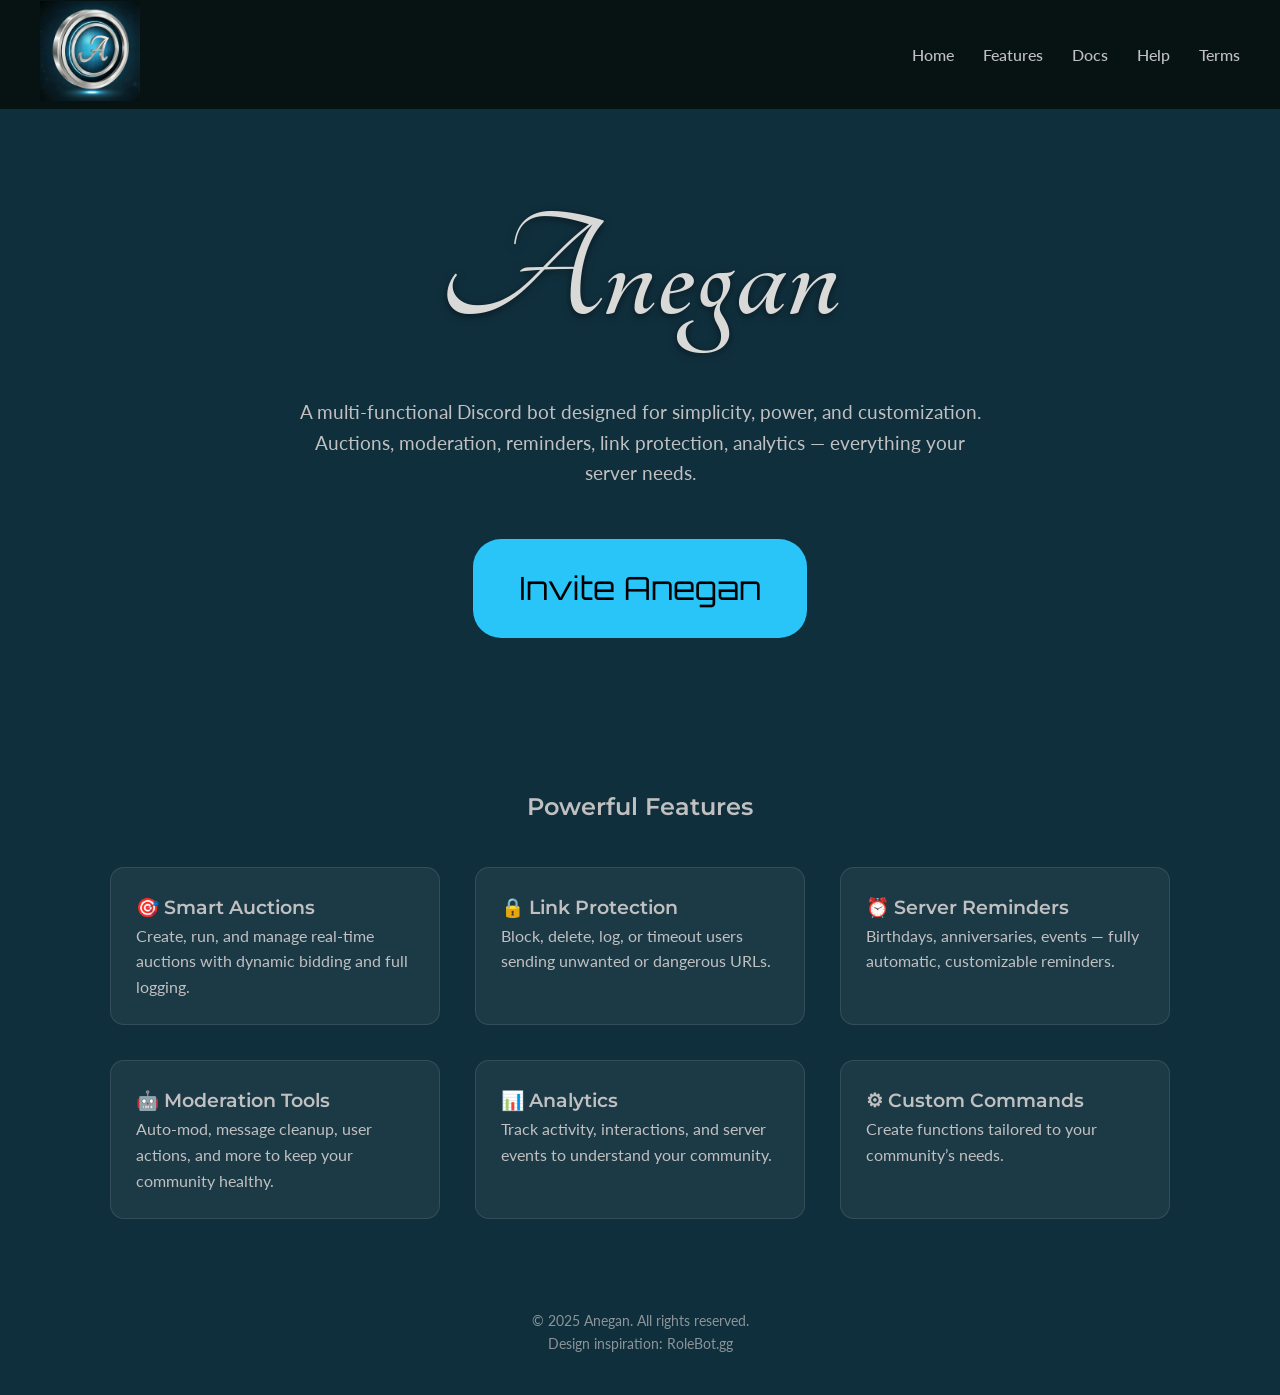
==== index.html @ b11d67a1 "Add files via upload" ====
<!DOCTYPE html>
<html lang="en">
<head>
    <meta charset="UTF-8" />
    <meta name="viewport" content="width=device-width, initial-scale=1.0" />
    <title>Anegan – Your All-in-One Discord Bot</title>

    <!-- Favicon -->
    <link rel="icon" type="image/png" href="images/Logo.jpg" sizes="32x32">

    <!-- Google Fonts -->
    <link href="https://fonts.googleapis.com/css2?family=Montserrat:wght@600;700&family=Lato:wght@300;400;500&display=swap" rel="stylesheet">
    <link href="https://fonts.googleapis.com/css2?family=Orbitron:wght@500;700&display=swap" rel="stylesheet">
    <link href="https://fonts.googleapis.com/css2?family=Tangerine:wght@400;700&display=swap" rel="stylesheet">

    <!-- Custom Styles -->
    <link rel="stylesheet" href="css/style.css" />
</head>

<body>

<!-- =========================
        NAVBAR
========================= -->
<nav>
    <div class="container">
        <div class="nav-left">
            <img src="images/Logo.jpg" class="logo" alt="Anegan Logo">
        </div>

        <div class="nav-right">
            <a href="index.html">Home</a>
            <a href="#features">Features</a>
            <a href="docs.html">Docs</a>
            <a href="help.html">Help</a>
            <a href="terms.html">Terms</a>
        </div>

    </div>
</nav>

<!-- =========================
        HERO SECTION
========================= -->
<section class="hero">
    <div class="container">
        <h1>Anegan</h1>
        <p>
            A multi-functional Discord bot designed for simplicity, power, and customization.
            Auctions, moderation, reminders, link protection, analytics — everything your server needs.
        </p>

        <a href="https://discord.com/oauth2/authorize?client_id=1304862279711326322&permissions=1634235444326&integration_type=0&scope=bot+applications.commands" class="button">Invite Anegan</a>
    </div>
</section>

<!-- =========================
        FEATURES
========================= -->
<section id="features">
    <div class="container">
        <h2 style="text-align:center; margin-bottom:30px;">Powerful Features</h2>

        <div class="features">

            <div class="feature-box">
                <h3>🎯 Smart Auctions</h3>
                <p>Create, run, and manage real-time auctions with dynamic bidding and full logging.</p>
            </div>

            <div class="feature-box">
                <h3>🔒 Link Protection</h3>
                <p>Block, delete, log, or timeout users sending unwanted or dangerous URLs.</p>
            </div>

            <div class="feature-box">
                <h3>⏰ Server Reminders</h3>
                <p>Birthdays, anniversaries, events — fully automatic, customizable reminders.</p>
            </div>

            <div class="feature-box">
                <h3>🤖 Moderation Tools</h3>
                <p>Auto-mod, message cleanup, user actions, and more to keep your community healthy.</p>
            </div>

            <div class="feature-box">
                <h3>📊 Analytics</h3>
                <p>Track activity, interactions, and server events to understand your community.</p>
            </div>

            <div class="feature-box">
                <h3>⚙ Custom Commands</h3>
                <p>Create functions tailored to your community’s needs.</p>
            </div>

        </div>
    </div>
</section>

<!-- =========================
        FOOTER
========================= -->
<footer>
    <p>&copy; 2025 Anegan. All rights reserved.</p>
    <p>Design inspiration: RoleBot.gg</p>
</footer>

</body>
</html>
---- css/style.css ----
/* ------------------------------
   GLOBAL SETTINGS
--------------------------------*/
:root {
    --bg-main: #102f3d;
    --text-primary: #c1c0c1;
    --accent: #29C4F8;

    --font-heading: 'Montserrat', sans-serif;
    --font-body: 'Lato', 'Roboto', sans-serif;

    --max-width: 1100px;
    --section-padding: 50px 20px;
}

* {
    margin: 0;
    padding: 0;
    box-sizing: border-box;
}

html, body {
    height: 100%;
    background: var(--bg-main);
    color: var(--text-primary);
    font-family: var(--font-body);
    line-height: 1.6;
}

img {
    max-width: 100%;
}

/* Link styling only inside content sections */
.help a,
.terms a,
.docs a,
.docs-content a {
    color: #4db8ff;        /* bright blue */
    text-decoration: none;
}

.help a:hover,
.terms a:hover,
.docs a:hover {
    color: #ffffff;        /* white on hover */
}

.help a:visited,
.terms a:visited,
.docs a:visited {
    color: #4db8ff;        /* prevent purple visited links */
}




/* ------------------------------
   LAYOUT
--------------------------------*/
.container {
    width: 100%;
    max-width: var(--max-width);
    margin: 0 auto;
    padding: 0 20px;
}

section {
    padding: var(--section-padding);
}

/* ------------------------------
   HEADERS & FONTS
--------------------------------*/
h1, h2, h3, h4 {
    font-family: var(--font-heading);
    font-weight: 600;
}

/* ------------------------------
   NAVBAR
--------------------------------*/
nav {
    width: 100%;
    padding: 1px 0;
    /* background: rgba(16, 47, 61, 0.85);  dark version of #102f3d */
    background: #071313;  /* new dark shade for navbar */
    position: fixed;
    top: 0;
    left: 0;
    z-index: 10;
}

nav .container {
    display: flex;
    justify-content: space-between;     /* logo left, links right */
    align-items: center;
    width: 100%;                        /* make navbar full screen */
    max-width: 100%;                    /* prevent centering inside container */
    padding: 0 40px;                    /* optional spacing from screen edges */
}

nav a {
    color: var(--text-primary);
    text-decoration: none;
    margin-left: 25px;
    font-weight: 500;
    transition: color 0.2s ease;
}

nav a:hover {
    color: var(--accent);
}

nav img.logo {
    height: 100px;   /* ideal size */
    width: auto;
}


/* ------------------------------
   HERO SECTION
--------------------------------*/
.hero {
    padding-top: 180px;
    padding-bottom: 100px;
    text-align: center;
}

/* .hero h1 {
    font-size: 3rem;
    color: #d9d9d8;
    margin-bottom: 20px;
} */

.hero h1 {
    font-family: 'Tangerine', cursive;  /* use the new font */
    font-size: 10rem;                     /* large, eye-catching */
    color: #d9d9d8;                      /* your accent color */
    margin-bottom: 25px;
    line-height: 1.2;                    /* slightly tighter spacing */
    letter-spacing: 1px;                 /* optional, makes it elegant */
    text-shadow: 0 2px 8px rgba(0,0,0,0.5); /* subtle depth */
}



.hero p {
    font-size: 1.2rem;
    color: var(--text-primary);
    max-width: 700px;
    margin: 0 auto 30px;
}

.button {
    margin-top: 20px;
    background: var(--accent);
    color: #000;
    padding: 24px 46px;
    border-radius: 28px;
    font-weight: 400;
    font-family: 'Orbitron', sans-serif;  /* use the new font */
    font-size: 2rem;   /* add this line to increase text size */
    text-decoration: none;
    display: inline-block;
    transition: opacity 0.2s ease;
}

.button:hover {
    opacity: 0.65;
}

/* ------------------------------
   FEATURE GRID
--------------------------------*/
.features {
    display: grid;
    grid-template-columns: repeat(auto-fit, minmax(250px, 1fr));
    gap: 35px;
    margin-top: 40px;
}

.feature-box {
    background: rgba(255,255,255,0.05);
    border: 1px solid rgba(255,255,255,0.1);
    padding: 25px;
    border-radius: 14px;
    transition: transform 0.2s ease;
}

.feature-box:hover {
    transform: translateY(-5px);
}

/* Terms PAGE — STYLES */


/* 1. Add top padding to Terms section to prevent overlap with fixed navbar */
.terms {
    padding-top: 140px;  /* Adjust as needed, navbar height + spacing */
    padding-bottom: 50px;
}

/* 2. Increase spacing between numbered items */
.terms h2 {
    margin-top: 20px;
    margin-bottom: 5px;
}

/* 3. Indent sub-lists under main numbered items */
.terms ul li ul {
    margin-left: 40px;  /* 1 tab-width approx */
    margin-top: 10px;
}

/* Indent all top-level bullet lists inside terms section */
.terms ul {
    margin-left: 30px; /* space from section title */
    margin-top: 15px;  /* space above the list */
    margin-bottom: 20px; /* optional spacing below */
    list-style-position: inside; /* bullets start inside the margin */
}

/* 4. Style sub-titles inside list items */
.terms .sub-title {
    /* font-style: italic; */
    text-decoration: underline;
    display: inlet;   /* forces line break before paragraph */
    margin-bottom: 8px;
    margin-right: 6px; /* optional: add small space after Logs: */
}

/* HELP PAGE — STYLES */

/* 1. Add top padding so content doesn't overlap the fixed navbar */
.help {
    padding-top: 140px;
    padding-bottom: 50px;
}

/* 2. Spacing for section titles */
.help h2 {
    margin-top: 25px;
    margin-bottom: 10px;
}

/* 3. Styling for FAQ list */
.help ul {
    list-style: none;
    padding-left: 30px;
    margin-left: 0;
}


/* FAQ list items */
.help ul li {
    margin-bottom: 18px; /* space between questions */
}

/* 4. Question formatting */
.help ul li strong {
    display: block;     /* puts the question on its own line */
    font-size: 1.05rem;
    margin-bottom: 6px;
    text-decoration: underline;
}

/* 5. Answer formatting */
.help ul li p {
    margin-left: 10px;     /* slight indentation for answer */
    margin-top: 5px;
    line-height: 1.5;
}

/* Support Button (same style as Invite button) */
.support-button-container {
    margin-top: 25px;
    margin-bottom: 40px;
    margin-left: 30px; /* Indent the whole container */
}

.support-btn {
    background-color: #071313;
    padding: 12px 26px;
    color: #000;
    border-radius: 8px;
    font-size: 1.1rem;
    font-weight: bold;
    display: inline-block;
    text-decoration: none;
    display: inline-block;
    transition: 0.2s ease-in-out;
}

.support-btn:hover {
    background-color: #000;
    transform: translateY(-2px);
}


/* docs PAGE — STYLES */

.docs-wrapper {
    display: flex;
    flex: 1;
}


/* ------------------------------
   FOOTER
--------------------------------*/
footer {
    text-align: center;
    padding: 40px 0;
    color: var(--text-primary);
    opacity: 0.7;
    font-size: 0.9rem;
}
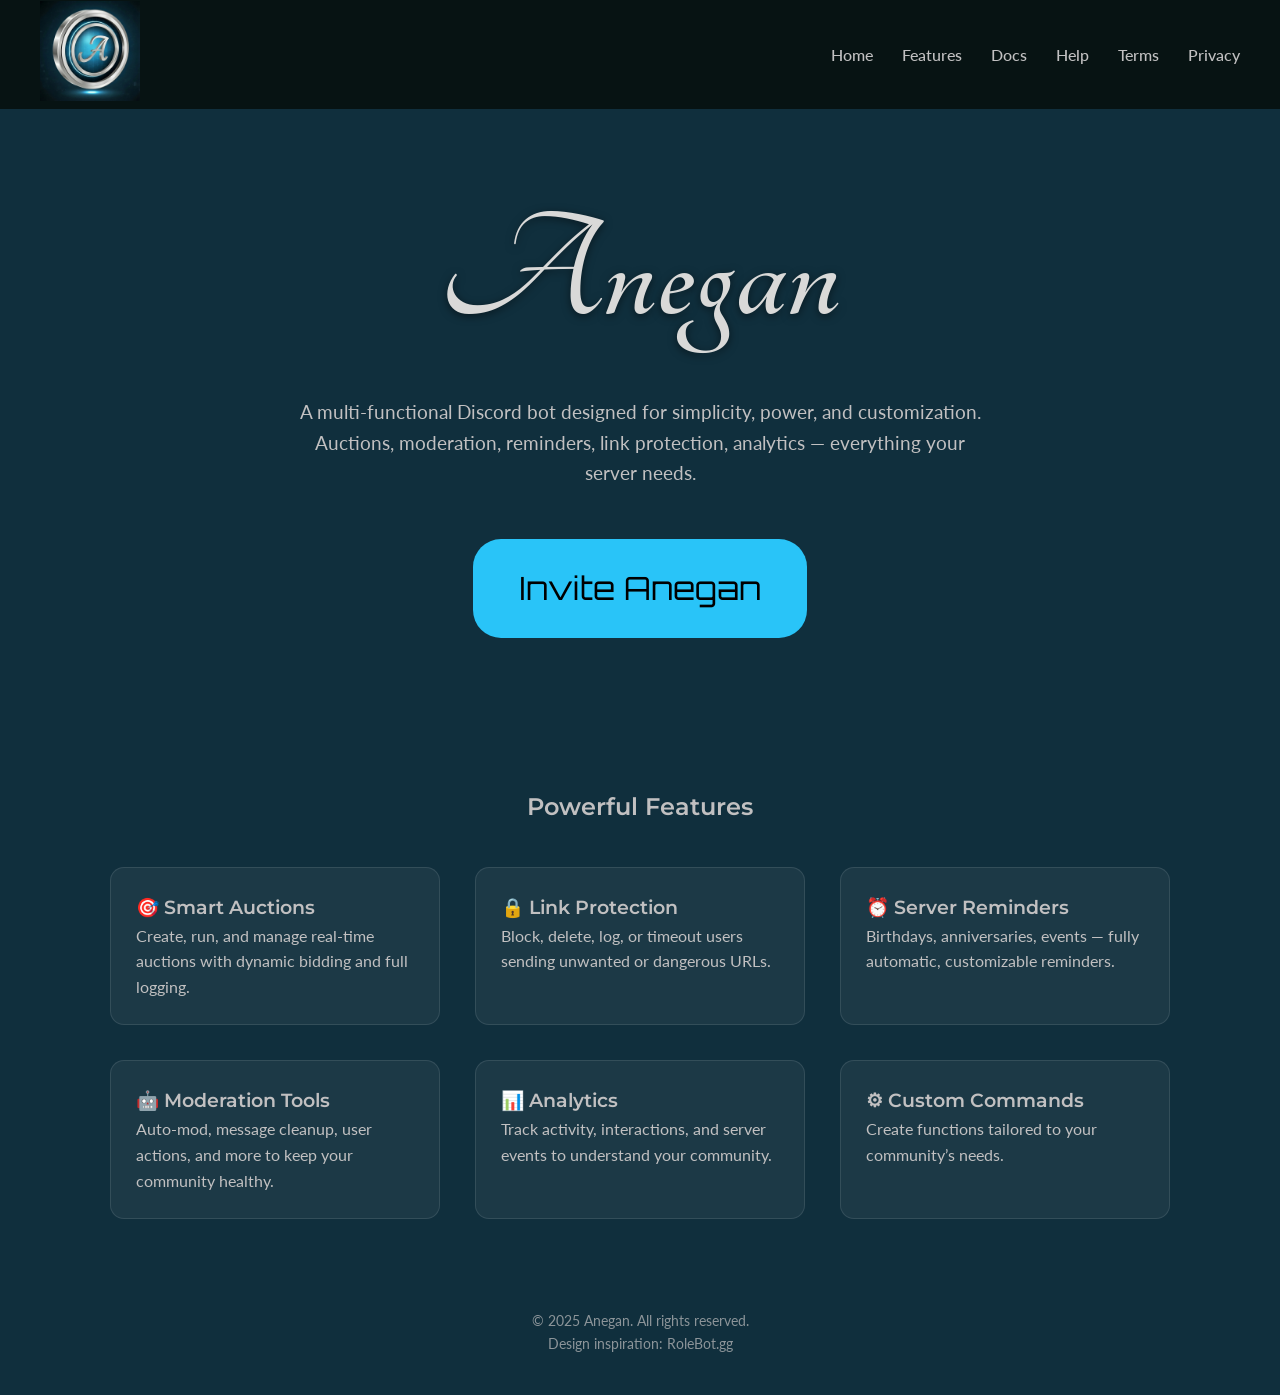
==== commit 050030f9: "Add Privacy link to the navigation bar Added a Privacy link to the navbar." ====
--- a/index.html
+++ b/index.html
@@ -34,6 +34,7 @@
             <a href="docs.html">Docs</a>
             <a href="help.html">Help</a>
             <a href="terms.html">Terms</a>
+            <a href="privacy.html">Privacy</a>
         </div>
 
     </div>
